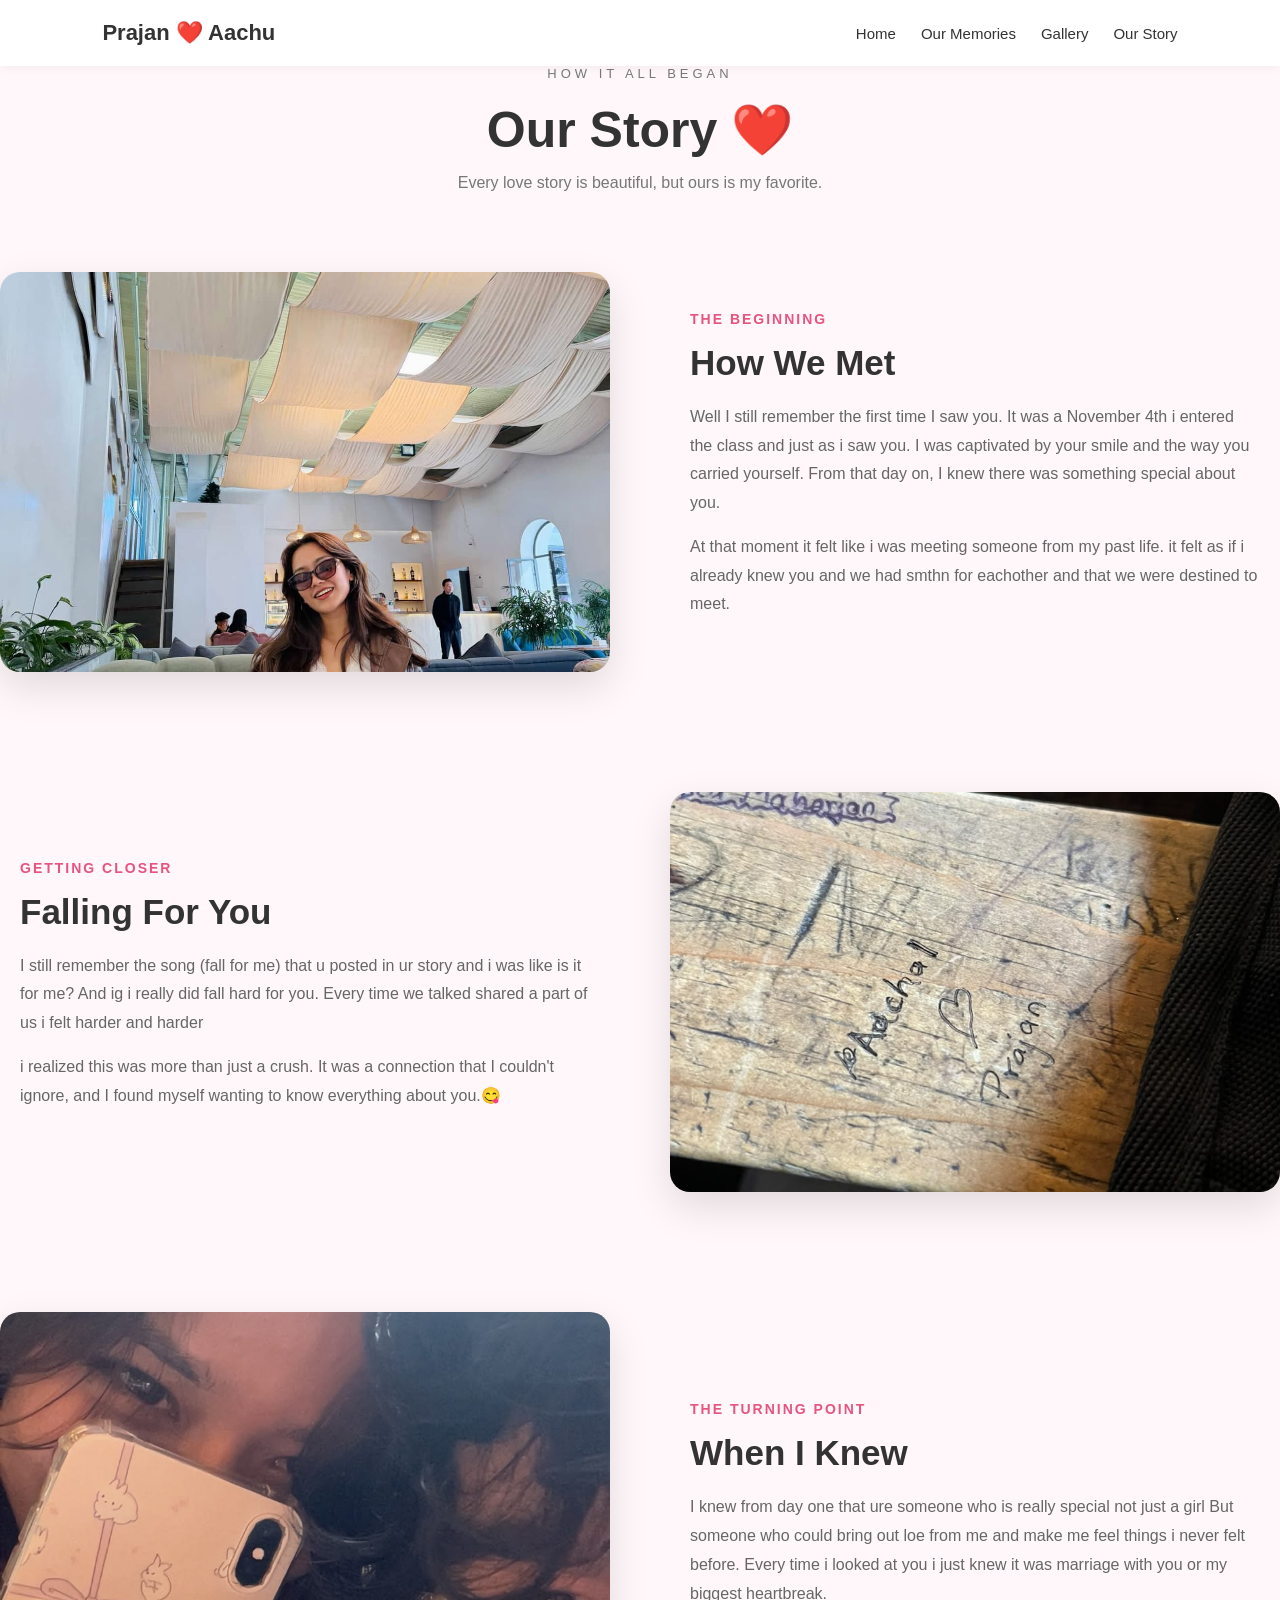
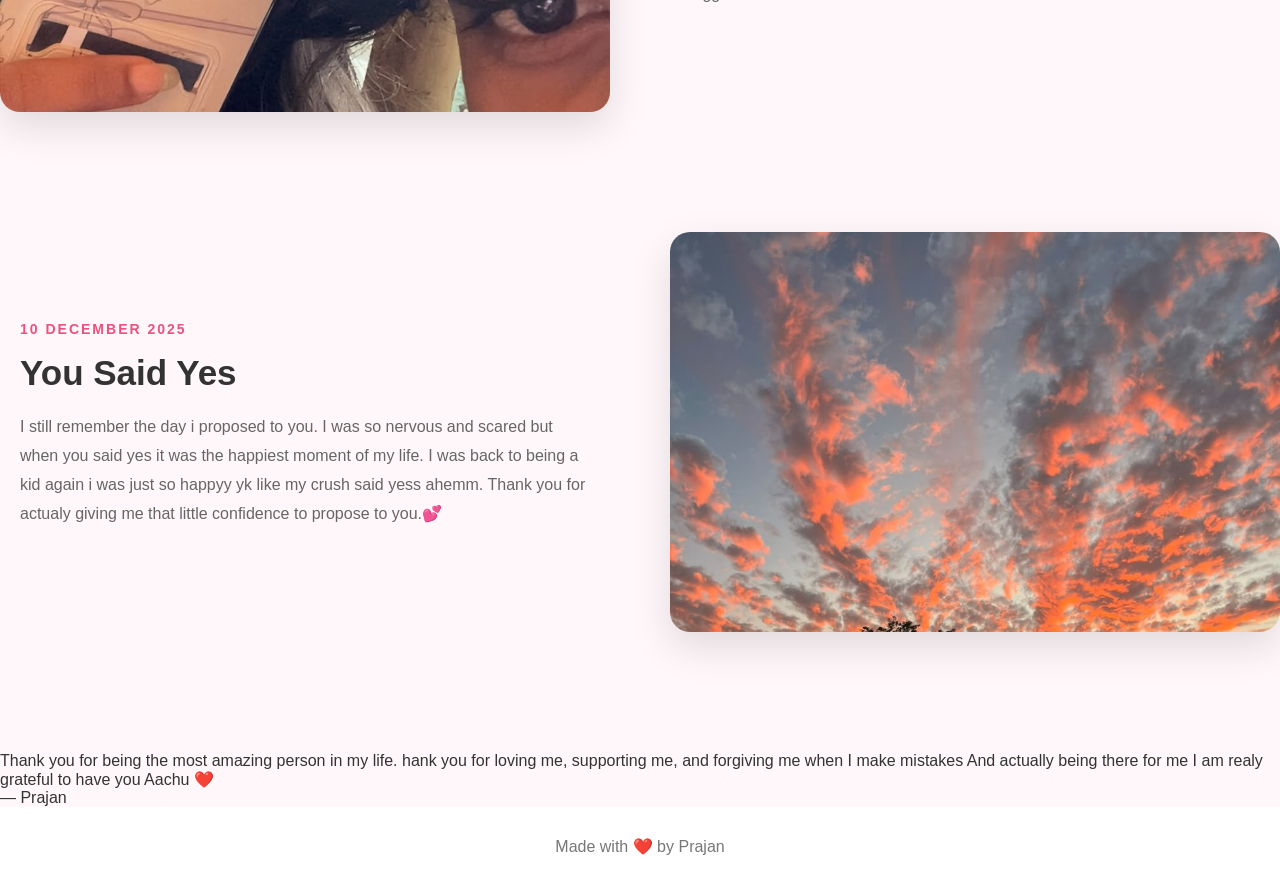
==== about.html @ f2b8d1bc "initial commit" ====
<!DOCTYPE html>
<html lang="en">

<head>

    <meta charset="UTF-8">

    <meta name="viewport" content="width=device-width, initial-scale=1.0">

    <title>Our Story ❤️</title>

    <link rel="stylesheet" href="css/style.css">

</head>

<body>

    <nav class="navbar">

        <div class="logo">
            Prajan ❤️ Aachu
        </div>

        <div class="nav-links">

            <a href="index.html">Home</a>
            <a href="memories.html">Our Memories</a>
            <a href="gallery.html">Gallery</a>
            <a href="about.html">Our Story</a>

        </div>

    </nav>


    <section class="about-page">

        <div class="page-heading">

            <p class="small-title">
                HOW IT ALL BEGAN
            </p>

            <h1>
                Our Story ❤️
            </h1>

            <p>
                Every love story is beautiful, but ours is my favorite.
            </p>

        </div>


        <!-- HOW WE MET -->

        <div class="memory">

            <div class="memory-image">

                <img src="images/about1.jpg" alt="How we met">

            </div>

            <div class="memory-content">

                <span class="memory-date">
                    THE BEGINNING
                </span>

                <h2>
                    How We Met
                </h2>

                <p>
                    Well I still remember the first time I saw you. 
                    It was a November 4th i entered the class and just as i saw you. 
                    I was captivated by your smile and the way you carried yourself.
                     From that day on, I knew there was something special about you.
                </p>

                <p>
                    At that moment it felt like i was meeting someone from my past life. 
                    it felt as if i already knew you and we had smthn for eachother and that we were destined to meet.
                </p>

            </div>

        </div>


        <!-- GETTING CLOSER -->

        <div class="memory reverse">

            <div class="memory-image">

                <img src="images/about2.jpg" alt="Getting to know each other">

            </div>

            <div class="memory-content">

                <span class="memory-date">
                    GETTING CLOSER
                </span>

                <h2>
                    Falling For You
                </h2>

                <p>
                    I still remember the song (fall for me) that u posted in ur story and i was like is it for me?
                    And ig i really did fall hard for you. 
                    Every time we talked shared a part of us i felt harder and harder 
                </p>

                <p>
                    i realized this was more than just a crush.
                     It was a connection that I couldn't ignore, 
                     and I found myself wanting to know everything about you.😋
                </p>

            </div>

        </div>


        <!-- THE TURNING POINT -->

        <div class="memory">

            <div class="memory-image">

                <img src="images/about3.jpg" alt="The turning point">

            </div>

            <div class="memory-content">

                <span class="memory-date">
                    THE TURNING POINT
                </span>

                <h2>
                    When I Knew
                </h2>

                <p>
                    I knew from day one that ure someone who is really special not just a girl 
                    But someone who could bring out loe from me and make me feel things i never felt before.
                    Every time i looked at you i just knew it was marriage with you or my biggest heartbreak.
                </p>

            </div>

        </div>


        <!-- THE PROPOSAL -->

        <div class="memory reverse">

            <div class="memory-image">

                <img src="images/about4.jpg" alt="The proposal">

            </div>

            <div class="memory-content">

                <span class="memory-date">
                    10 DECEMBER 2025
                </span>

                <h2>
                    You Said Yes
                </h2>

                <p>
                    I still remember the day i proposed to you. 
                    I was so nervous and scared but when you said yes it was the happiest moment of my life. 
                    I was back to being a kid again i was just so happyy yk like my crush said yess ahemm.
                    Thank you for actualy giving me that little confidence to propose to you.💕
                </p>

            </div>

        </div>


        <!-- CLOSING MESSAGE -->

        <div class="about-closing">

            <p class="about-closing-message">
                Thank you for being the most amazing person in my life.
                hank you for loving me, supporting me, and forgiving me when I make mistakes
                And actually being there for me 
                I am realy grateful to have you Aachu  ❤️
            </p>

            <p class="about-closing-signature">
                — Prajan
            </p>

        </div>

    </section>


    <footer>

        <p>
            Made with ❤️ by Prajan
        </p>

    </footer>

</body>

</html>
---- css/style.css ----
* {
    margin: 0;
    padding: 0;
    box-sizing: border-box;
}

body {
    font-family: Arial, sans-serif;
    background: #fff7f9;
    color: #333;
}


/* =========================
   NAVBAR
========================= */

.navbar {
    display: flex;
    justify-content: space-between;
    align-items: center;

    padding: 20px 8%;

    background: white;

    box-shadow: 0 2px 10px rgba(0, 0, 0, 0.05);
}

.logo {
    font-size: 22px;
    font-weight: bold;
}

.nav-links {
    display: flex;
    gap: 25px;
}

.nav-links a {
    text-decoration: none;
    color: #333;
    font-size: 15px;

    transition: 0.3s;
}

.nav-links a:hover {
    color: #e75480;
}


/* =========================
   HERO
========================= */

.hero {
    min-height: 80vh;

    display: flex;
    justify-content: center;
    align-items: center;

    text-align: center;

    padding: 40px 20px;

    background:
        linear-gradient(
            rgba(255, 240, 245, 0.8),
            rgba(255, 247, 249, 0.9)
        );
}

.hero-content {
    max-width: 800px;
}

.small-title {
    font-size: 13px;
    letter-spacing: 4px;

    color: #e75480;

    margin-bottom: 20px;
}

.hero h1 {
    font-size: 70px;

    margin-bottom: 20px;
}

.subtitle {
    font-size: 20px;

    line-height: 1.6;

    color: #666;

    margin-bottom: 35px;
}


/* =========================
   BUTTON
========================= */

.button {
    display: inline-block;

    padding: 14px 30px;

    background: #e75480;

    color: white;

    text-decoration: none;

    border-radius: 30px;

    transition: 0.3s;
}

.button:hover {
    transform: translateY(-3px);

    background: #d94370;
}


/* =========================
   INTRO
========================= */

.intro {
    text-align: center;

    max-width: 700px;

    margin: auto;

    padding: 80px 20px;
}

.intro h2 {
    font-size: 35px;

    margin-bottom: 20px;
}

.intro p {
    color: #666;

    line-height: 1.8;

    font-size: 17px;
}


/* =========================
   MEMORIES PAGE
========================= */

.memories-page {
    max-width: 1100px;

    margin: auto;

    padding: 80px 20px;
}


/* PAGE HEADING */

.page-heading {
    text-align: center;

    margin-bottom: 80px;
}

.page-heading h1 {
    font-size: 50px;

    margin: 15px 0;
}

.page-heading p {
    color: #777;
}


/* =========================
   MEMORY
========================= */

.memory {
    display: grid;

    grid-template-columns: 1fr 1fr;

    gap: 60px;

    align-items: center;

    margin-bottom: 120px;
}


/* Reverse every second memory */

.memory.reverse {
    direction: rtl;
}

.memory.reverse .memory-content {
    direction: ltr;
}


/* =========================
   MEMORY IMAGE
========================= */

.memory-image {
    width: 100%;

    height: 400px;

    overflow: hidden;

    border-radius: 20px;

    box-shadow: 0 15px 40px rgba(0, 0, 0, 0.12);
}

.memory-image img {
    width: 100%;

    height: 100%;

    object-fit: cover;

    display: block;

    transition: transform 0.5s ease;
}


/* Image hover effect */

.memory-image:hover img {
    transform: scale(1.05);
}


/* =========================
   MEMORY CONTENT
========================= */

.memory-content {
    padding: 20px;
}

.memory-date {
    color: #e75480;

    font-size: 14px;

    letter-spacing: 2px;

    font-weight: bold;
}

.memory-content h2 {
    font-size: 35px;

    margin: 15px 0 20px;
}

.memory-content p {
    color: #666;

    line-height: 1.8;

    margin-bottom: 15px;
}


/* =========================
   FOOTER
========================= */

footer {
    text-align: center;

    padding: 30px;

    background: white;

    color: #777;
}

/* =========================
   ANNIVERSARY COUNTDOWN
   ========================= */

.anniversary {
    text-align: center;
    padding: 100px 20px;
    background: #fff0f5;
}

.anniversary h2 {
    font-size: 45px;
    margin: 15px 0;
}

.anniversary-date {
    font-size: 18px;
    color: #777;
    margin-bottom: 35px;
}

.countdown {
    display: flex;
    justify-content: center;
    gap: 20px;
    margin: 40px auto;
}

.time-box {
    width: 130px;
    padding: 25px 15px;
    background: white;
    border-radius: 15px;
    box-shadow: 0 10px 30px rgba(0, 0, 0, 0.08);
}

.time-box span {
    display: block;
    font-size: 40px;
    font-weight: bold;
    color: #e75480;
}

.time-box small {
    display: block;
    margin-top: 8px;
    color: #777;
    font-size: 14px;
}

.anniversary-message {
    color: #666;
    font-size: 17px;
}

/* =========================
   SINCE YOU SAID YES
   ========================= */

.since-proposal {
    text-align: center;
    padding: 100px 20px;
    background: white;
}

.since-proposal h2 {
    font-size: 40px;
    margin-bottom: 15px;
}

.since-proposal-date {
    color: #e75480;
    font-size: 18px;
    margin-bottom: 30px;
}

.since-box {
    display: inline-block;
    padding: 25px 50px;
    background: #fff0f5;
    border-radius: 15px;
    box-shadow: 0 10px 30px rgba(0, 0, 0, 0.08);
}

.since-box span {
    display: block;
    font-size: 45px;
    font-weight: bold;
    color: #e75480;
}

.since-box small {
    color: #777;
    font-size: 14px;
}

.since-proposal-message {
    margin-top: 25px;
    color: #666;
    font-size: 16px;
}
/* =========================
   GALLERY
   ========================= */

.gallery-page {
    max-width: 1200px;
    margin: auto;
    padding: 80px 20px;
}

.gallery-grid {
    display: grid;
    grid-template-columns: repeat(3, 1fr);
    gap: 25px;
}

.gallery-item {
    width: 100%;
    height: 300px;
    overflow: hidden;
    border-radius: 18px;
    box-shadow: 0 10px 30px rgba(0, 0, 0, 0.12);
}

.gallery-item img {
    width: 100%;
    height: 100%;
    object-fit: cover;
    display: block;
    transition: transform 0.4s ease;
}

.gallery-item:hover img {
    transform: scale(1.05);
}

/* =====================================================
   RESPONSIVE DESIGN
   ===================================================== */


/* =========================
   TABLETS
   ========================= */

@media (max-width: 900px) {

    /* NAVBAR */

    .navbar {
        padding: 18px 5%;
    }

    .nav-links {
        gap: 15px;
    }


    /* HERO */

    .hero h1 {
        font-size: 55px;
    }


    /* MEMORIES */

    .memories-page {
        padding: 60px 25px;
    }

    .memory {
        gap: 35px;
    }

    .memory-content h2 {
        font-size: 30px;
    }

    .memory-image {
        height: 330px;
    }


    /* GALLERY */

    .gallery-page {
        padding: 60px 25px;
    }

    .gallery-grid {
        grid-template-columns: repeat(2, 1fr);
    }


    /* COUNTDOWN */

    .time-box {
        width: 105px;
    }

}



/* =========================
   PHONES
   ========================= */

@media (max-width: 700px) {


    /* =========================
       GENERAL
    ========================= */

    body {
        overflow-x: hidden;
    }


    /* =========================
       NAVBAR
    ========================= */

    .navbar {
        flex-direction: column;

        gap: 15px;

        padding: 20px 15px;

        text-align: center;
    }

    .logo {
        font-size: 20px;
    }

    .nav-links {
        display: flex;

        flex-wrap: wrap;

        justify-content: center;

        gap: 10px 16px;
    }

    .nav-links a {
        font-size: 14px;
    }


    /* =========================
       HERO
    ========================= */

    .hero {
        min-height: 70vh;

        padding: 50px 20px;
    }

    .hero-content {
        width: 100%;
    }

    .small-title {
        font-size: 11px;

        letter-spacing: 3px;
    }

    .hero h1 {
        font-size: 42px;

        line-height: 1.15;
    }

    .subtitle {
        font-size: 17px;

        line-height: 1.6;
    }

    .button {
        padding: 13px 25px;
    }


    /* =========================
       INTRO
    ========================= */

    .intro {
        padding: 60px 20px;
    }

    .intro h2 {
        font-size: 30px;
    }

    .intro p {
        font-size: 16px;
    }


    /* =========================
       PAGE HEADINGS
    ========================= */

    .memories-page,
    .gallery-page {
        width: 100%;

        padding: 55px 15px;
    }

    .page-heading {
        margin-bottom: 55px;
    }

    .page-heading h1 {
        font-size: 38px;

        line-height: 1.2;
    }

    .page-heading p {
        line-height: 1.6;
    }


    /* =========================
       MEMORIES
    ========================= */

    .memory {
        display: flex;

        flex-direction: column;

        gap: 20px;

        margin-bottom: 70px;

        width: 100%;

        padding: 0;
    }


    /* Remove desktop reverse layout */

    .memory.reverse {
        direction: ltr;

        display: flex;

        flex-direction: column;
    }


    /* =========================
       MEMORY IMAGE
    ========================= */

    .memory-image {
        width: 100%;

        height: 280px;

        border-radius: 18px;
    }

    .memory-image img {
        width: 100%;

        height: 100%;

        object-fit: cover;
    }


    /* =========================
       MEMORY CONTENT
    ========================= */

    .memory-content {
        width: 100%;

        padding: 5px 5px 0;
    }

    .memory-date {
        font-size: 12px;

        letter-spacing: 1.5px;
    }

    .memory-content h2 {
        font-size: 27px;

        line-height: 1.25;

        margin: 12px 0 15px;
    }

    .memory-content p {
        font-size: 15px;

        line-height: 1.8;

        margin-bottom: 15px;
    }


    /* =========================
       GALLERY
    ========================= */

    .gallery-grid {
        grid-template-columns: 1fr;

        gap: 18px;
    }

    .gallery-item {
        width: 100%;

        height: 300px;

        border-radius: 16px;
    }


    /* =========================
       PHOTO VIEWER
    ========================= */

    .photo-viewer {
        padding: 15px;
    }

    .photo-viewer img {
        max-width: 95%;

        max-height: 80%;

        border-radius: 8px;
    }

    .close-viewer {
        top: 15px;

        right: 20px;

        font-size: 40px;
    }


    /* =========================
       ANNIVERSARY
    ========================= */

    .anniversary {
        padding: 65px 15px;
    }

    .anniversary h2 {
        font-size: 34px;

        line-height: 1.2;
    }

    .anniversary-date {
        font-size: 16px;
    }

    .countdown {
        display: grid;

        grid-template-columns: repeat(2, 1fr);

        gap: 12px;

        max-width: 320px;

        margin: 30px auto;
    }

    .time-box {
        width: 100%;

        padding: 20px 10px;
    }

    .time-box span {
        font-size: 30px;
    }

    .time-box small {
        font-size: 10px;
    }

    .anniversary-message {
        font-size: 14px;

        line-height: 1.6;

        max-width: 350px;

        margin: auto;
    }


    /* =========================
       FOOTER
    ========================= */

    footer {
        padding: 25px 15px;

        font-size: 14px;
    }

}



/* =========================
   SMALL PHONES
   ========================= */

@media (max-width: 400px) {

    .logo {
        font-size: 18px;
    }

    .nav-links {
        gap: 8px 12px;
    }

    .nav-links a {
        font-size: 13px;
    }

    .hero h1 {
        font-size: 36px;
    }

    .subtitle {
        font-size: 16px;
    }

    .page-heading h1 {
        font-size: 33px;
    }

    .memory-image {
        height: 240px;
    }

    .memory-content h2 {
        font-size: 24px;
    }

    .memory-content p {
        font-size: 14px;
    }

    .gallery-item {
        height: 250px;
    }

    .anniversary h2 {
        font-size: 30px;
    }

    .time-box span {
        font-size: 26px;
    }

}
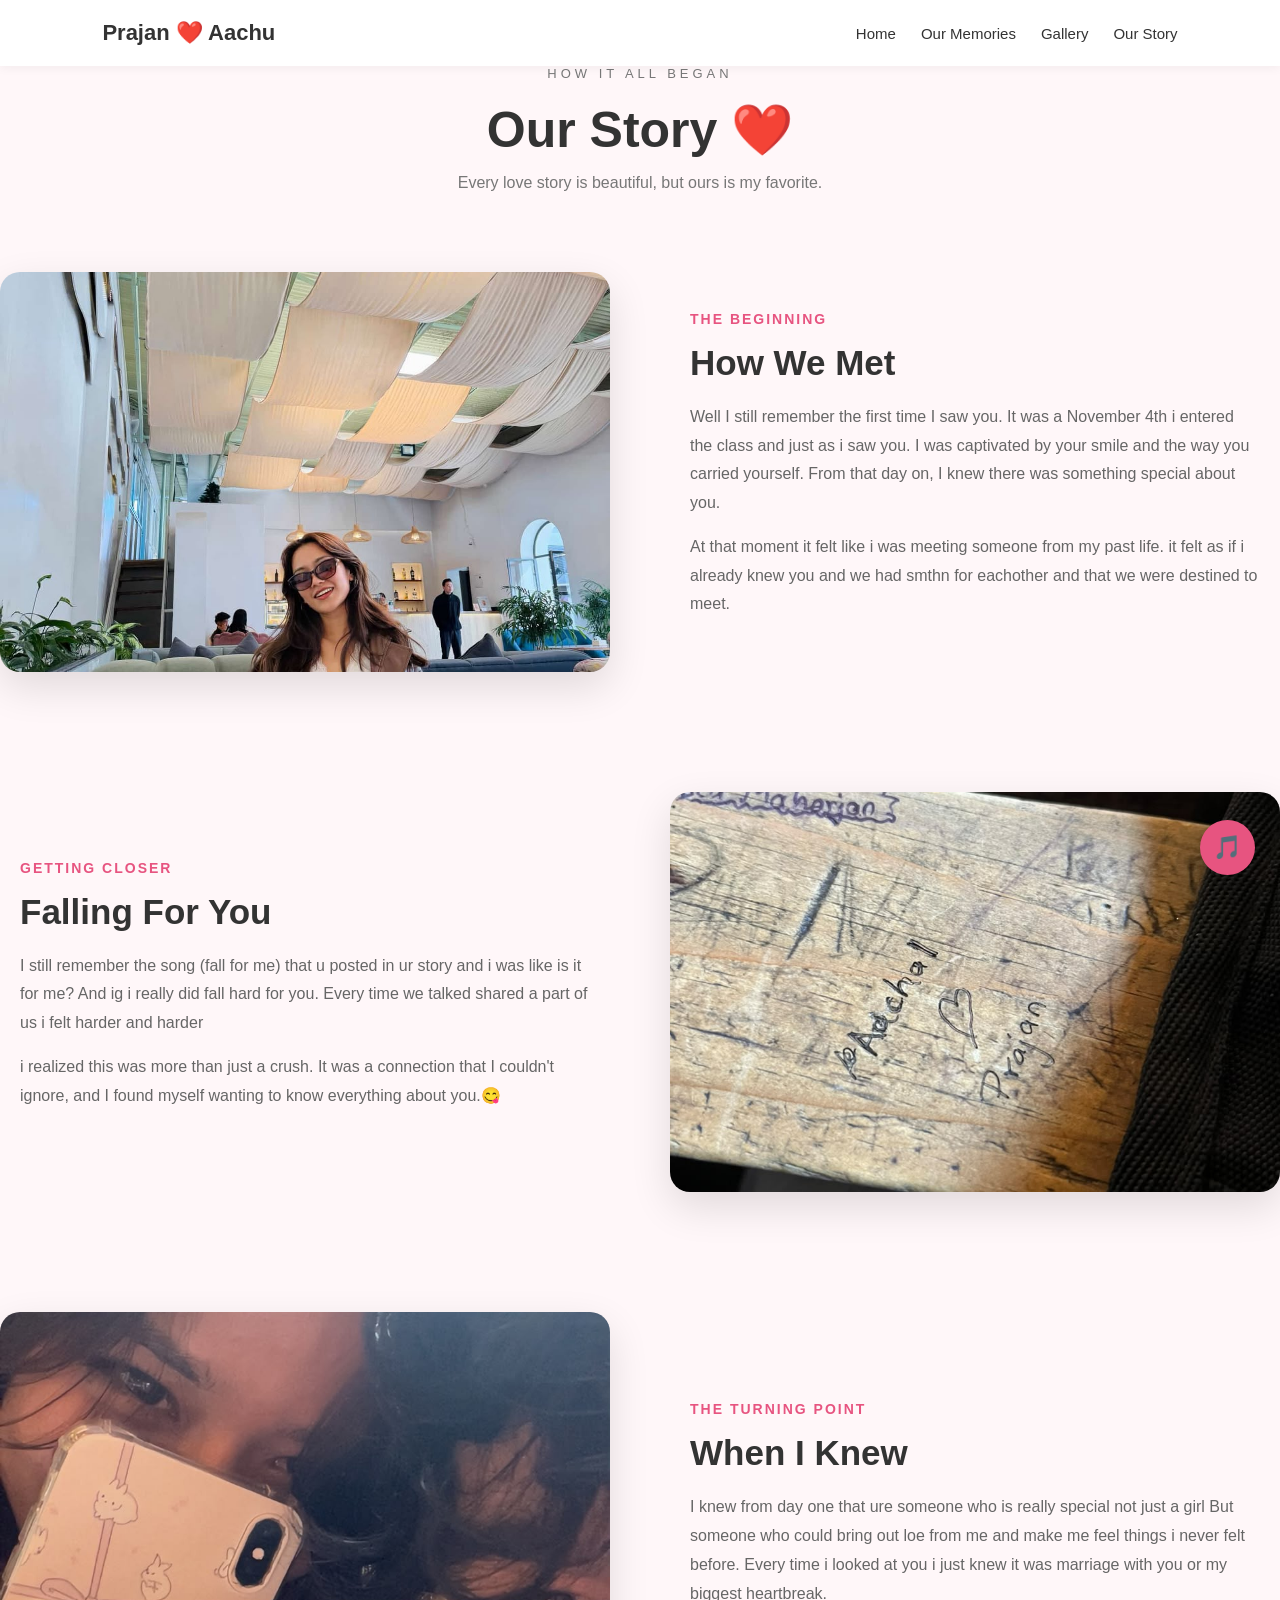
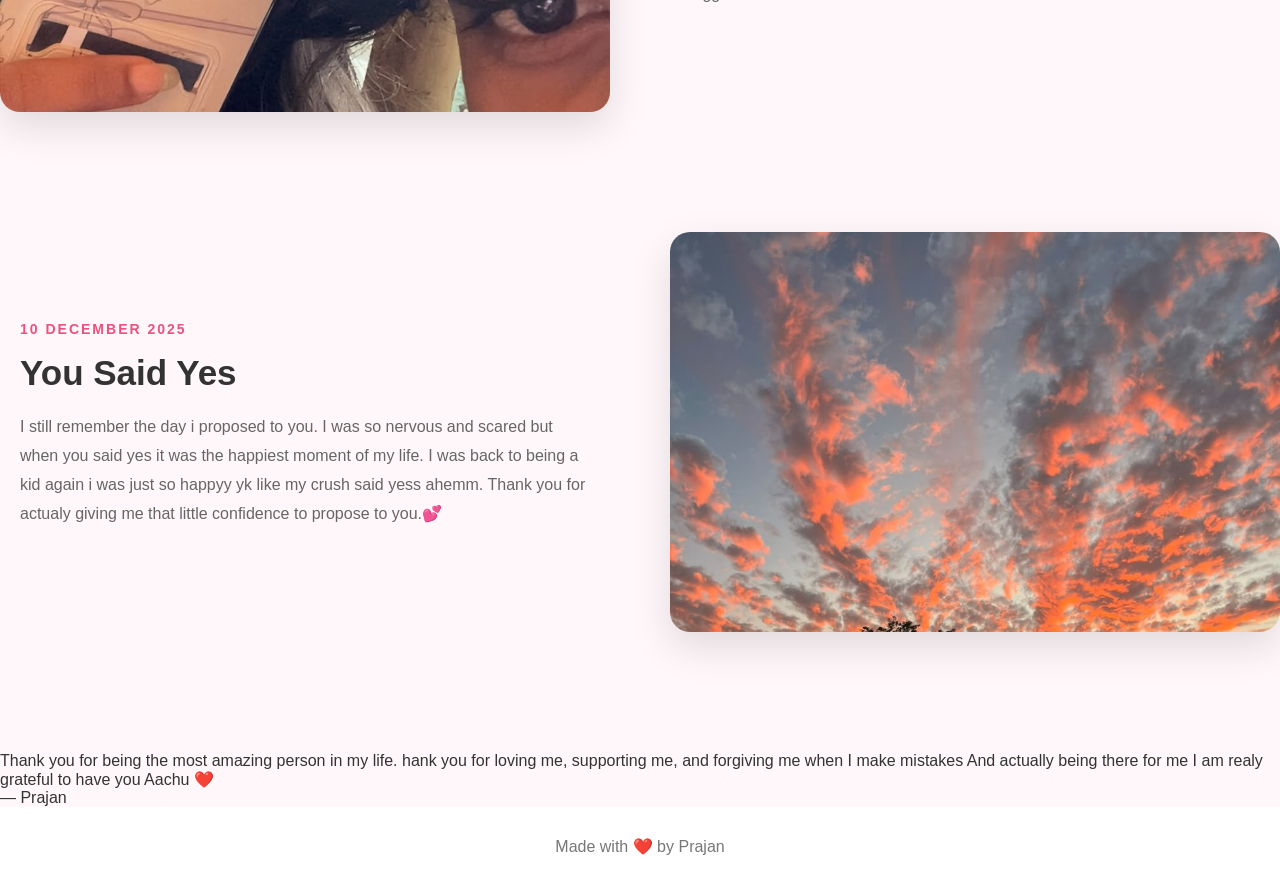
==== commit 1ed8a53e: "sound" ====
--- a/about.html
+++ b/about.html
@@ -14,6 +14,13 @@
 </head>
 
 <body>
+    <audio id="backgroundMusic" loop>
+    <source src="music/our-song.mp3" type="audio/mpeg">
+</audio>
+
+<button class="music-button" onclick="toggleMusic()">
+    🎵
+</button>
 
     <nav class="navbar">
 
@@ -216,6 +223,7 @@
         </p>
 
     </footer>
+    <script src="js/script.js"></script>
 
 </body>
 
--- a/css/style.css
+++ b/css/style.css
@@ -1,19 +1,32 @@
+/* =========================
+   GLOBAL
+   ========================= */
+
 * {
     margin: 0;
     padding: 0;
     box-sizing: border-box;
 }
 
+html {
+    scroll-behavior: smooth;
+}
+
 body {
     font-family: Arial, sans-serif;
     background: #fff7f9;
     color: #333;
+    overflow-x: hidden;
+}
+
+img {
+    max-width: 100%;
 }
 
 
 /* =========================
    NAVBAR
-========================= */
+   ========================= */
 
 .navbar {
     display: flex;
@@ -25,6 +38,9 @@
     background: white;
 
     box-shadow: 0 2px 10px rgba(0, 0, 0, 0.05);
+
+    position: relative;
+    z-index: 100;
 }
 
 .logo {
@@ -52,7 +68,7 @@
 
 /* =========================
    HERO
-========================= */
+   ========================= */
 
 .hero {
     min-height: 80vh;
@@ -87,13 +103,11 @@
 
 .hero h1 {
     font-size: 70px;
-
     margin-bottom: 20px;
 }
 
 .subtitle {
     font-size: 20px;
-
     line-height: 1.6;
 
     color: #666;
@@ -104,7 +118,7 @@
 
 /* =========================
    BUTTON
-========================= */
+   ========================= */
 
 .button {
     display: inline-block;
@@ -112,7 +126,6 @@
     padding: 14px 30px;
 
     background: #e75480;
-
     color: white;
 
     text-decoration: none;
@@ -124,14 +137,13 @@
 
 .button:hover {
     transform: translateY(-3px);
-
     background: #d94370;
 }
 
 
 /* =========================
    INTRO
-========================= */
+   ========================= */
 
 .intro {
     text-align: center;
@@ -145,7 +157,6 @@
 
 .intro h2 {
     font-size: 35px;
-
     margin-bottom: 20px;
 }
 
@@ -160,7 +171,7 @@
 
 /* =========================
    MEMORIES PAGE
-========================= */
+   ========================= */
 
 .memories-page {
     max-width: 1100px;
@@ -171,7 +182,9 @@
 }
 
 
-/* PAGE HEADING */
+/* =========================
+   PAGE HEADING
+   ========================= */
 
 .page-heading {
     text-align: center;
@@ -192,7 +205,7 @@
 
 /* =========================
    MEMORY
-========================= */
+   ========================= */
 
 .memory {
     display: grid;
@@ -206,9 +219,6 @@
     margin-bottom: 120px;
 }
 
-
-/* Reverse every second memory */
-
 .memory.reverse {
     direction: rtl;
 }
@@ -220,11 +230,10 @@
 
 /* =========================
    MEMORY IMAGE
-========================= */
+   ========================= */
 
 .memory-image {
     width: 100%;
-
     height: 400px;
 
     overflow: hidden;
@@ -236,7 +245,6 @@
 
 .memory-image img {
     width: 100%;
-
     height: 100%;
 
     object-fit: cover;
@@ -245,9 +253,6 @@
 
     transition: transform 0.5s ease;
 }
-
-
-/* Image hover effect */
 
 .memory-image:hover img {
     transform: scale(1.05);
@@ -256,7 +261,7 @@
 
 /* =========================
    MEMORY CONTENT
-========================= */
+   ========================= */
 
 .memory-content {
     padding: 20px;
@@ -288,149 +293,65 @@
 
 
 /* =========================
-   FOOTER
-========================= */
-
-footer {
-    text-align: center;
-
-    padding: 30px;
-
-    background: white;
-
-    color: #777;
-}
-
-/* =========================
-   ANNIVERSARY COUNTDOWN
-   ========================= */
-
-.anniversary {
-    text-align: center;
-    padding: 100px 20px;
-    background: #fff0f5;
-}
-
-.anniversary h2 {
-    font-size: 45px;
-    margin: 15px 0;
-}
-
-.anniversary-date {
-    font-size: 18px;
-    color: #777;
-    margin-bottom: 35px;
-}
-
-.countdown {
-    display: flex;
-    justify-content: center;
-    gap: 20px;
-    margin: 40px auto;
-}
-
-.time-box {
-    width: 130px;
-    padding: 25px 15px;
-    background: white;
-    border-radius: 15px;
-    box-shadow: 0 10px 30px rgba(0, 0, 0, 0.08);
-}
-
-.time-box span {
-    display: block;
-    font-size: 40px;
-    font-weight: bold;
-    color: #e75480;
-}
-
-.time-box small {
-    display: block;
-    margin-top: 8px;
-    color: #777;
-    font-size: 14px;
-}
-
-.anniversary-message {
-    color: #666;
-    font-size: 17px;
-}
-
-/* =========================
-   SINCE YOU SAID YES
-   ========================= */
-
-.since-proposal {
-    text-align: center;
-    padding: 100px 20px;
-    background: white;
-}
-
-.since-proposal h2 {
-    font-size: 40px;
-    margin-bottom: 15px;
-}
-
-.since-proposal-date {
-    color: #e75480;
-    font-size: 18px;
-    margin-bottom: 30px;
-}
-
-.since-box {
-    display: inline-block;
-    padding: 25px 50px;
-    background: #fff0f5;
-    border-radius: 15px;
-    box-shadow: 0 10px 30px rgba(0, 0, 0, 0.08);
-}
-
-.since-box span {
-    display: block;
-    font-size: 45px;
-    font-weight: bold;
-    color: #e75480;
-}
-
-.since-box small {
-    color: #777;
-    font-size: 14px;
-}
-
-.since-proposal-message {
-    margin-top: 25px;
-    color: #666;
-    font-size: 16px;
-}
-/* =========================
-   GALLERY
+   GALLERY PAGE
    ========================= */
 
 .gallery-page {
     max-width: 1200px;
+
     margin: auto;
+
     padding: 80px 20px;
 }
+
+
+/* =========================
+   GALLERY GRID
+   ========================= */
 
 .gallery-grid {
     display: grid;
+
     grid-template-columns: repeat(3, 1fr);
-    gap: 25px;
-}
+
+    gap: 20px;
+
+    width: 100%;
+}
+
+
+/* =========================
+   GALLERY ITEM
+   ========================= */
 
 .gallery-item {
     width: 100%;
-    height: 300px;
+    height: 280px;
+
     overflow: hidden;
-    border-radius: 18px;
-    box-shadow: 0 10px 30px rgba(0, 0, 0, 0.12);
-}
+
+    border-radius: 16px;
+
+    cursor: pointer;
+
+    background: #eee;
+
+    box-shadow: 0 8px 25px rgba(0, 0, 0, 0.08);
+}
+
+
+/* =========================
+   GALLERY IMAGE
+   ========================= */
 
 .gallery-item img {
     width: 100%;
     height: 100%;
+
     object-fit: cover;
+
     display: block;
+
     transition: transform 0.4s ease;
 }
 
@@ -438,14 +359,251 @@
     transform: scale(1.05);
 }
 
+
+/* =========================
+   FULLSCREEN PHOTO VIEWER
+   ========================= */
+
+/*
+   IMPORTANT:
+   This MUST be display: none by default.
+*/
+
+.photo-viewer {
+    display: none;
+
+    position: fixed;
+
+    top: 0;
+    left: 0;
+
+    width: 100vw;
+    height: 100vh;
+
+    z-index: 99999;
+
+    background: rgba(0, 0, 0, 0.92);
+
+    justify-content: center;
+    align-items: center;
+
+    padding: 30px;
+}
+
+
+/*
+   JavaScript can add a class or change
+   display to flex when an image is clicked.
+*/
+
+.photo-viewer.active {
+    display: flex;
+}
+
+.photo-viewer img {
+    max-width: 90vw;
+    max-height: 90vh;
+
+    width: auto;
+    height: auto;
+
+    object-fit: contain;
+
+    border-radius: 10px;
+
+    display: block;
+}
+
+
+/* CLOSE BUTTON */
+
+.close-viewer {
+    position: absolute;
+
+    top: 20px;
+    right: 30px;
+
+    color: white;
+
+    font-size: 45px;
+
+    line-height: 1;
+
+    cursor: pointer;
+
+    z-index: 100000;
+
+    transition: 0.2s;
+}
+
+.close-viewer:hover {
+    transform: scale(1.1);
+}
+
+
+/* =========================
+   ANNIVERSARY
+   ========================= */
+
+.anniversary {
+    text-align: center;
+
+    padding: 100px 20px;
+
+    background: #fff0f5;
+}
+
+.anniversary h2 {
+    font-size: 50px;
+
+    margin-bottom: 15px;
+}
+
+.anniversary-date {
+    font-size: 18px;
+
+    color: #777;
+
+    margin-bottom: 30px;
+}
+
+
+/* =========================
+   COUNTDOWN
+   ========================= */
+
+.countdown {
+    display: flex;
+
+    justify-content: center;
+
+    align-items: center;
+
+    gap: 20px;
+
+    flex-wrap: wrap;
+
+    margin: 35px auto;
+}
+
+.time-box {
+    width: 120px;
+
+    padding: 25px 15px;
+
+    background: white;
+
+    border-radius: 15px;
+
+    box-shadow: 0 8px 25px rgba(0, 0, 0, 0.08);
+
+    text-align: center;
+}
+
+.time-box span {
+    display: block;
+
+    font-size: 38px;
+
+    font-weight: bold;
+
+    color: #e75480;
+
+    margin-bottom: 8px;
+}
+
+.time-box small {
+    font-size: 13px;
+
+    color: #777;
+}
+
+.anniversary-message {
+    color: #777;
+
+    font-size: 16px;
+
+    margin-top: 25px;
+}
+
+
+/* =========================
+   SINCE PROPOSAL
+   ========================= */
+
+.since-proposal {
+    text-align: center;
+
+    padding: 80px 20px;
+
+    background: white;
+}
+
+.since-proposal h2 {
+    font-size: 45px;
+
+    margin-bottom: 15px;
+}
+
+.since-proposal-date {
+    color: #777;
+
+    font-size: 18px;
+
+    margin-bottom: 25px;
+}
+
+.since-box {
+    display: inline-block;
+
+    min-width: 150px;
+
+    padding: 25px;
+
+    background: #fff0f5;
+
+    border-radius: 15px;
+}
+
+.since-box span {
+    display: block;
+
+    font-size: 40px;
+
+    font-weight: bold;
+
+    color: #e75480;
+}
+
+.since-box small {
+    color: #777;
+}
+
+.since-proposal-message {
+    color: #777;
+
+    margin-top: 20px;
+}
+
+
+/* =========================
+   FOOTER
+   ========================= */
+
+footer {
+    text-align: center;
+
+    padding: 30px;
+
+    background: white;
+
+    color: #777;
+}
+
+
 /* =====================================================
-   RESPONSIVE DESIGN
+   TABLETS
    ===================================================== */
-
-
-/* =========================
-   TABLETS
-   ========================= */
 
 @media (max-width: 900px) {
 
@@ -502,30 +660,21 @@
     .time-box {
         width: 105px;
     }
-
-}
-
-
-
-/* =========================
+}
+
+
+/* =====================================================
    PHONES
-   ========================= */
+   ===================================================== */
 
 @media (max-width: 700px) {
-
-
-    /* =========================
-       GENERAL
-    ========================= */
 
     body {
         overflow-x: hidden;
     }
 
 
-    /* =========================
-       NAVBAR
-    ========================= */
+    /* NAVBAR */
 
     .navbar {
         flex-direction: column;
@@ -556,9 +705,7 @@
     }
 
 
-    /* =========================
-       HERO
-    ========================= */
+    /* HERO */
 
     .hero {
         min-height: 70vh;
@@ -593,9 +740,7 @@
     }
 
 
-    /* =========================
-       INTRO
-    ========================= */
+    /* INTRO */
 
     .intro {
         padding: 60px 20px;
@@ -610,9 +755,7 @@
     }
 
 
-    /* =========================
-       PAGE HEADINGS
-    ========================= */
+    /* PAGE HEADINGS */
 
     .memories-page,
     .gallery-page {
@@ -636,9 +779,7 @@
     }
 
 
-    /* =========================
-       MEMORIES
-    ========================= */
+    /* MEMORIES */
 
     .memory {
         display: flex;
@@ -654,9 +795,6 @@
         padding: 0;
     }
 
-
-    /* Remove desktop reverse layout */
-
     .memory.reverse {
         direction: ltr;
 
@@ -666,9 +804,7 @@
     }
 
 
-    /* =========================
-       MEMORY IMAGE
-    ========================= */
+    /* MEMORY IMAGE */
 
     .memory-image {
         width: 100%;
@@ -680,16 +816,13 @@
 
     .memory-image img {
         width: 100%;
-
         height: 100%;
 
         object-fit: cover;
     }
 
 
-    /* =========================
-       MEMORY CONTENT
-    ========================= */
+    /* MEMORY CONTENT */
 
     .memory-content {
         width: 100%;
@@ -721,8 +854,8 @@
 
 
     /* =========================
-       GALLERY
-    ========================= */
+       GALLERY MOBILE
+       ========================= */
 
     .gallery-grid {
         grid-template-columns: 1fr;
@@ -738,19 +871,26 @@
         border-radius: 16px;
     }
 
+    .gallery-item img {
+        width: 100%;
+        height: 100%;
+
+        object-fit: cover;
+    }
+
 
     /* =========================
-       PHOTO VIEWER
-    ========================= */
+       PHOTO VIEWER MOBILE
+       ========================= */
 
     .photo-viewer {
         padding: 15px;
     }
 
     .photo-viewer img {
-        max-width: 95%;
-
-        max-height: 80%;
+        max-width: 95vw;
+
+        max-height: 80vh;
 
         border-radius: 8px;
     }
@@ -766,7 +906,7 @@
 
     /* =========================
        ANNIVERSARY
-    ========================= */
+       ========================= */
 
     .anniversary {
         padding: 65px 15px;
@@ -782,6 +922,9 @@
         font-size: 16px;
     }
 
+
+    /* COUNTDOWN */
+
     .countdown {
         display: grid;
 
@@ -819,23 +962,34 @@
     }
 
 
-    /* =========================
-       FOOTER
-    ========================= */
+    /* SINCE PROPOSAL */
+
+    .since-proposal {
+        padding: 60px 15px;
+    }
+
+    .since-proposal h2 {
+        font-size: 34px;
+    }
+
+    .since-proposal-date {
+        font-size: 16px;
+    }
+
+
+    /* FOOTER */
 
     footer {
         padding: 25px 15px;
 
         font-size: 14px;
     }
-
-}
-
-
-
-/* =========================
+}
+
+
+/* =====================================================
    SMALL PHONES
-   ========================= */
+   ===================================================== */
 
 @media (max-width: 400px) {
 
@@ -886,5 +1040,40 @@
     .time-box span {
         font-size: 26px;
     }
-
+}
+/* =========================
+   MUSIC BUTTON
+========================= */
+
+.music-button {
+    position: fixed;
+
+    bottom: 25px;
+    right: 25px;
+
+    width: 55px;
+    height: 55px;
+
+    border: none;
+
+    border-radius: 50%;
+
+    background: #e75480;
+
+    color: white;
+
+    font-size: 23px;
+
+    cursor: pointer;
+
+    box-shadow: 0 8px 25px rgba(0, 0, 0, 0.2);
+
+    z-index: 9998;
+
+    transition: 0.3s;
+}
+
+.music-button:hover {
+    transform: scale(1.1);
+    background: #d94370;
 }
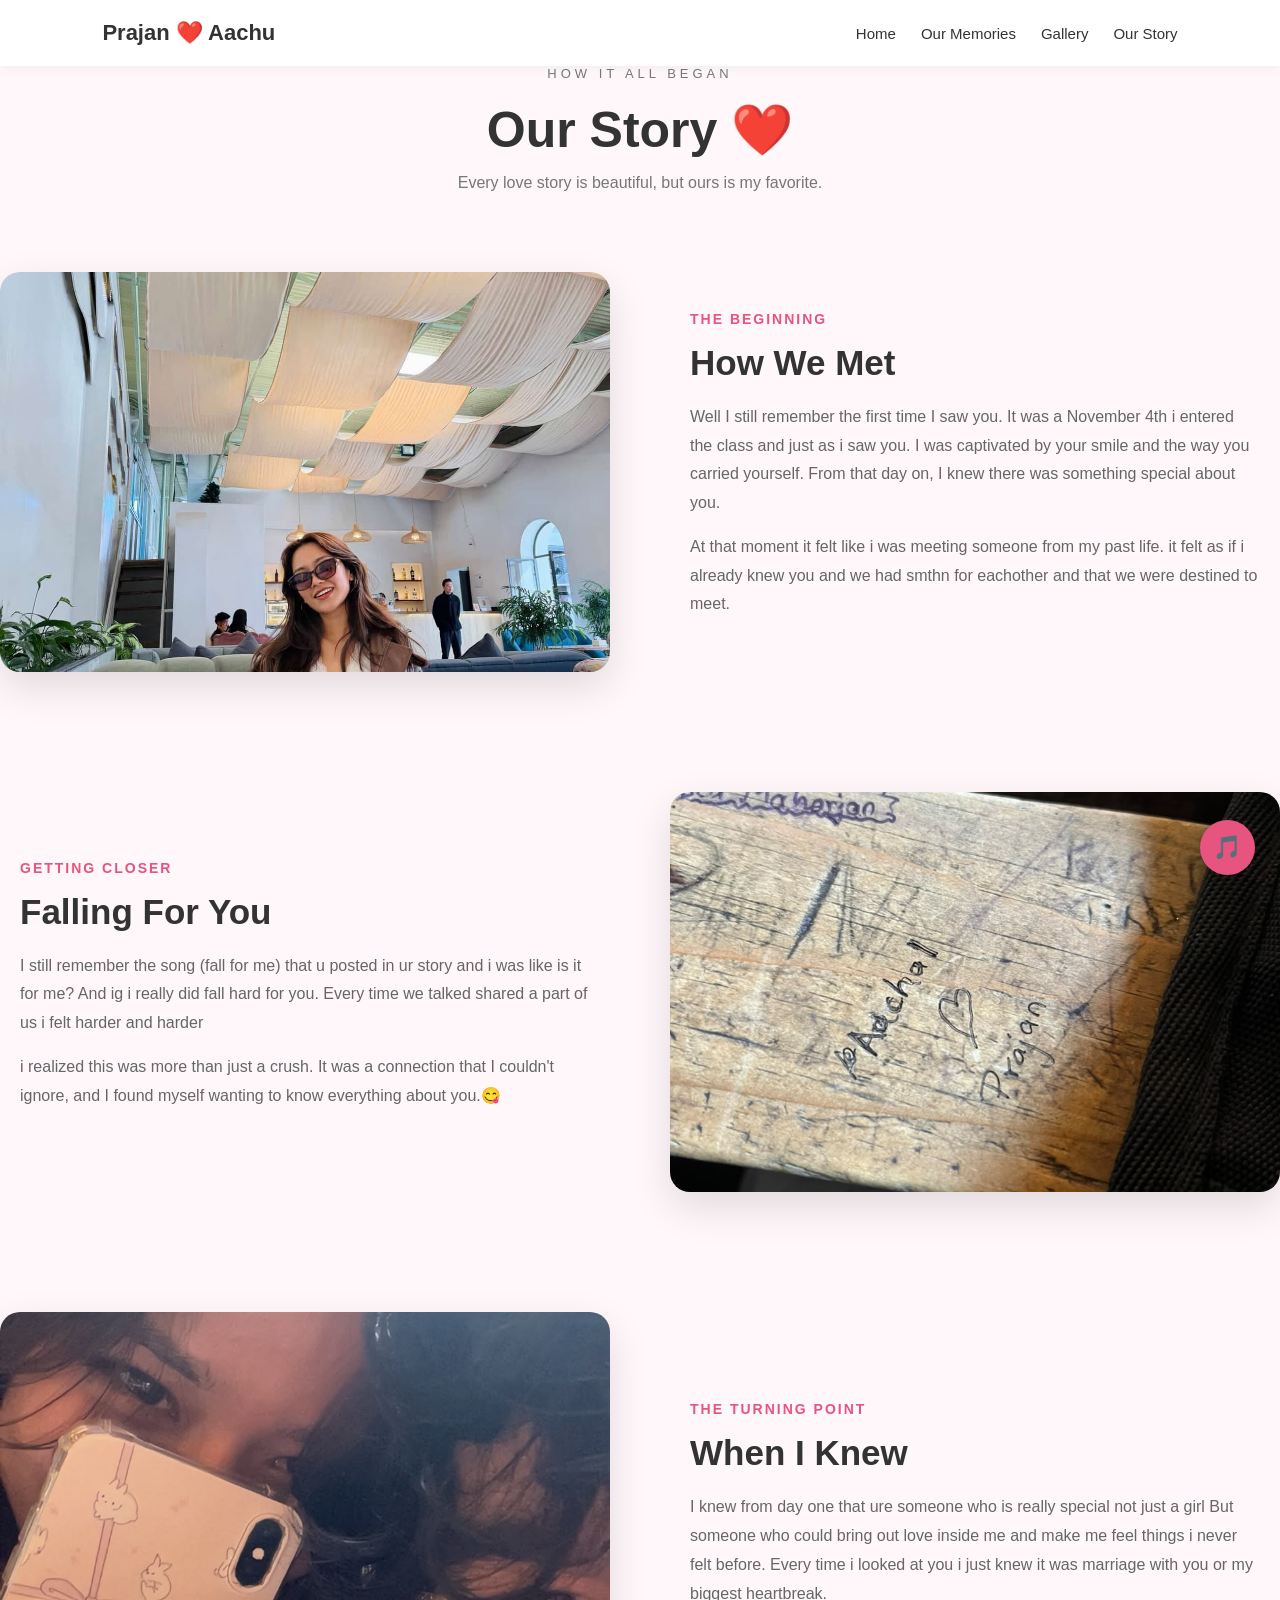
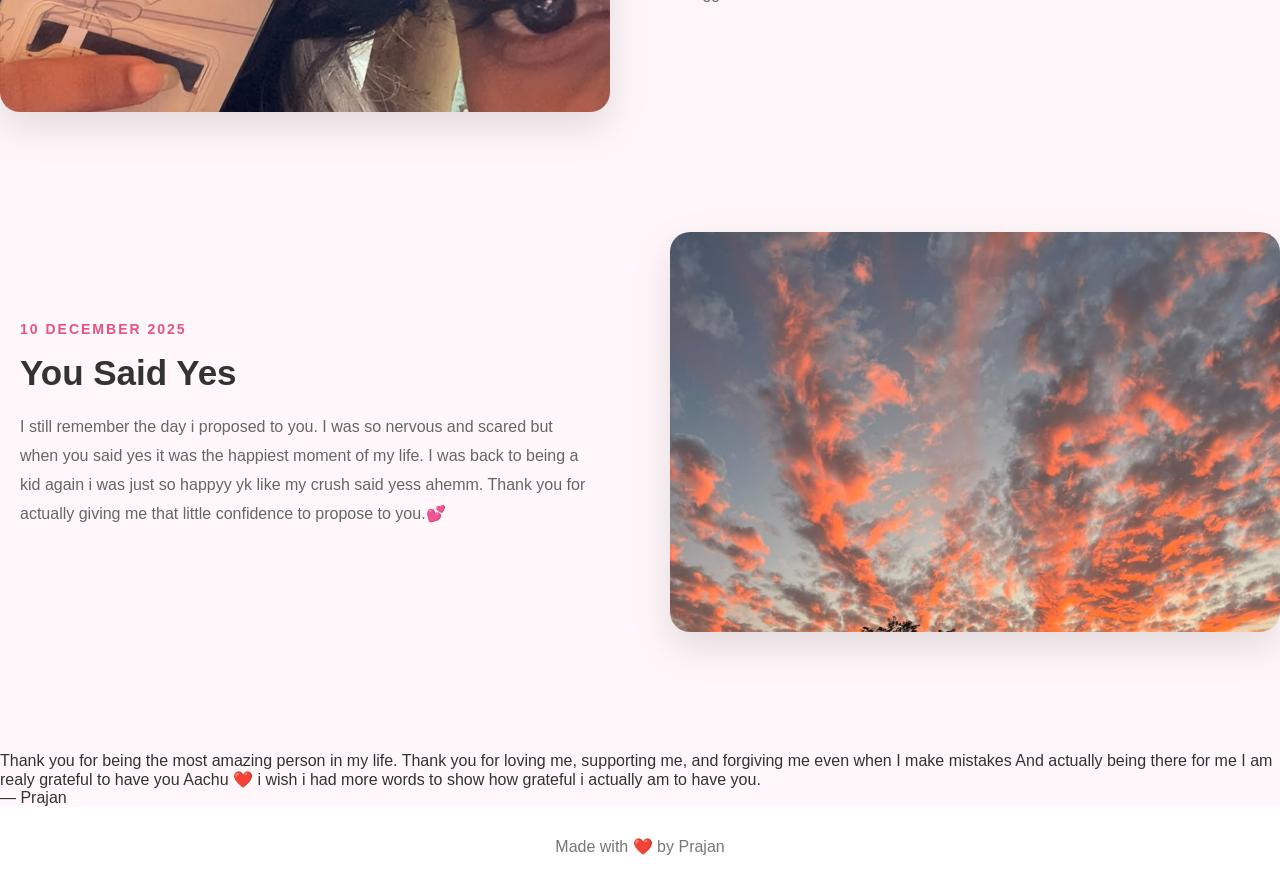
==== commit 03d4fcc0: "correction" ====
--- a/about.html
+++ b/about.html
@@ -155,7 +155,7 @@
 
                 <p>
                     I knew from day one that ure someone who is really special not just a girl 
-                    But someone who could bring out loe from me and make me feel things i never felt before.
+                    But someone who could bring out love inside me and make me feel things i never felt before.
                     Every time i looked at you i just knew it was marriage with you or my biggest heartbreak.
                 </p>
 
@@ -188,7 +188,7 @@
                     I still remember the day i proposed to you. 
                     I was so nervous and scared but when you said yes it was the happiest moment of my life. 
                     I was back to being a kid again i was just so happyy yk like my crush said yess ahemm.
-                    Thank you for actualy giving me that little confidence to propose to you.💕
+                    Thank you for actually giving me that little confidence to propose to you.💕
                 </p>
 
             </div>
@@ -202,9 +202,11 @@
 
             <p class="about-closing-message">
                 Thank you for being the most amazing person in my life.
-                hank you for loving me, supporting me, and forgiving me when I make mistakes
+                Thank you for loving me, supporting me, and forgiving me even when I make mistakes
                 And actually being there for me 
                 I am realy grateful to have you Aachu  ❤️
+
+                i wish i had more words to show how grateful i actually am to have you.
             </p>
 
             <p class="about-closing-signature">
